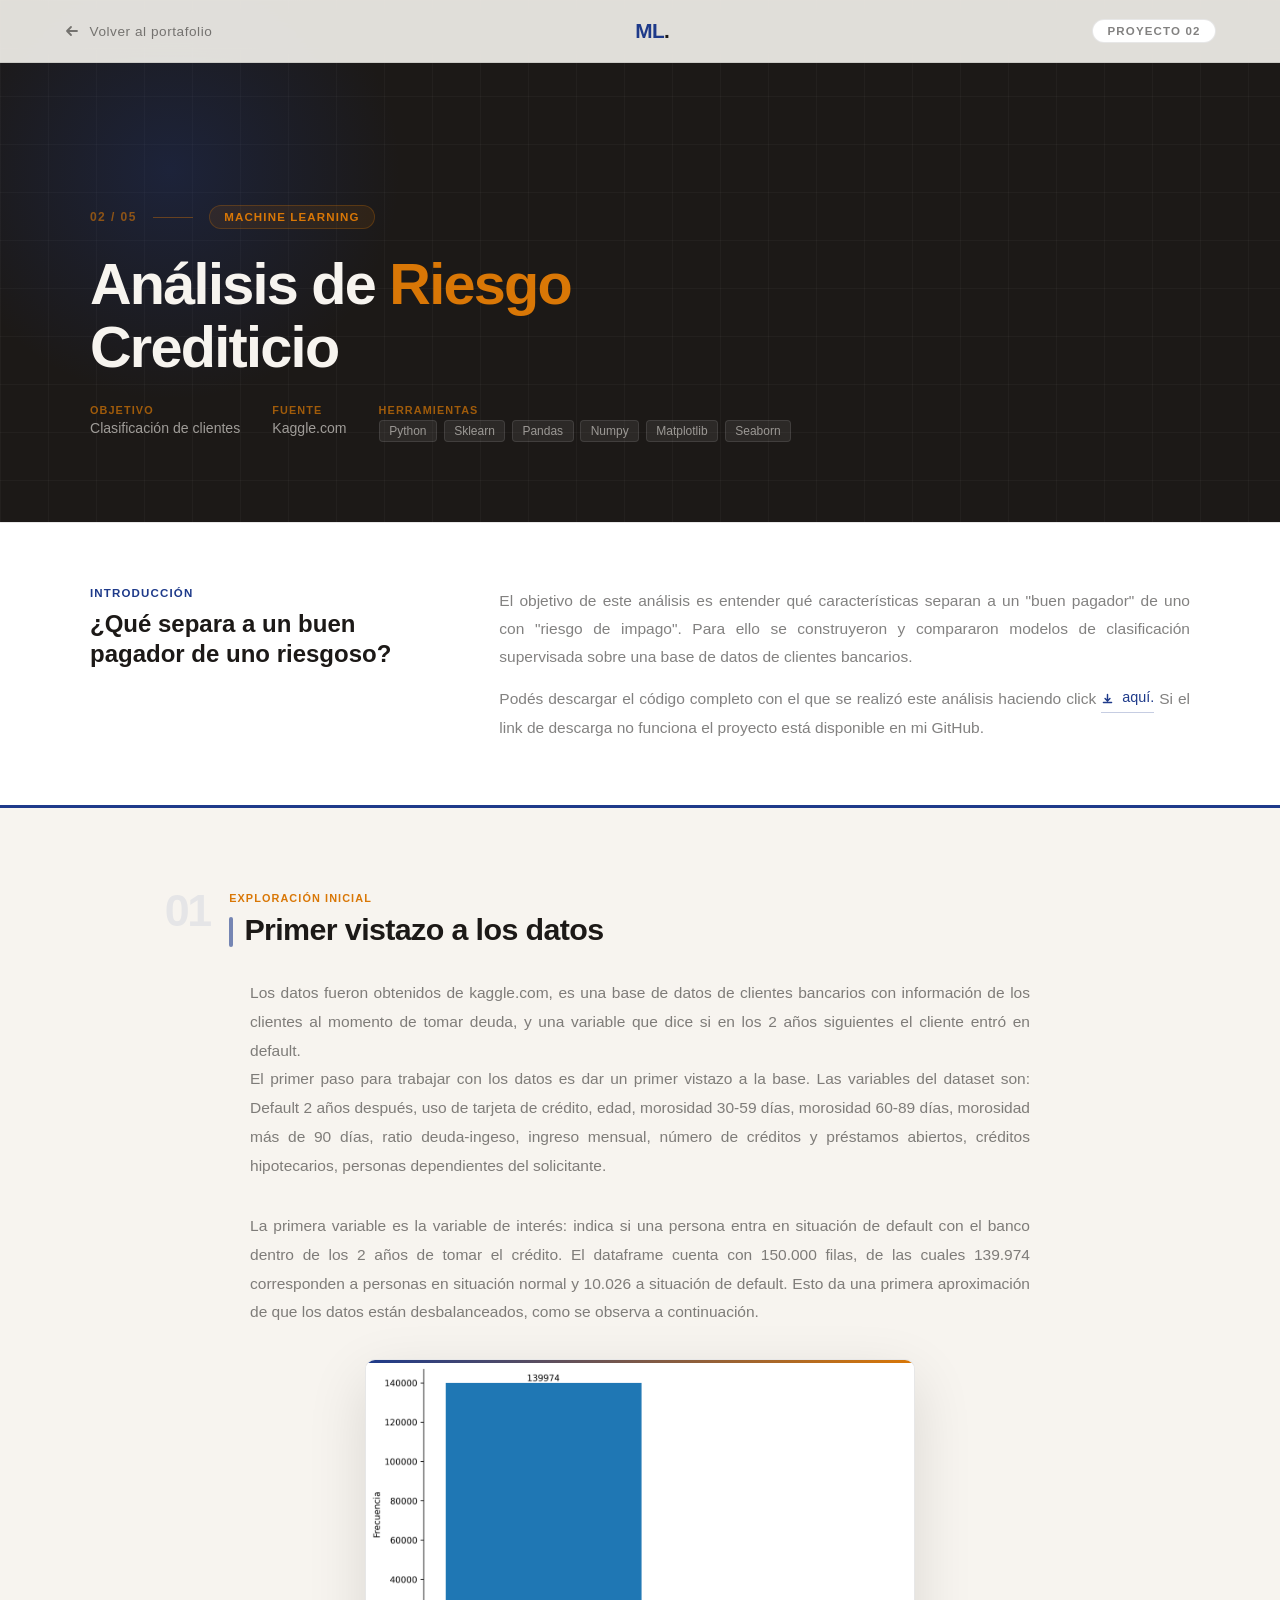
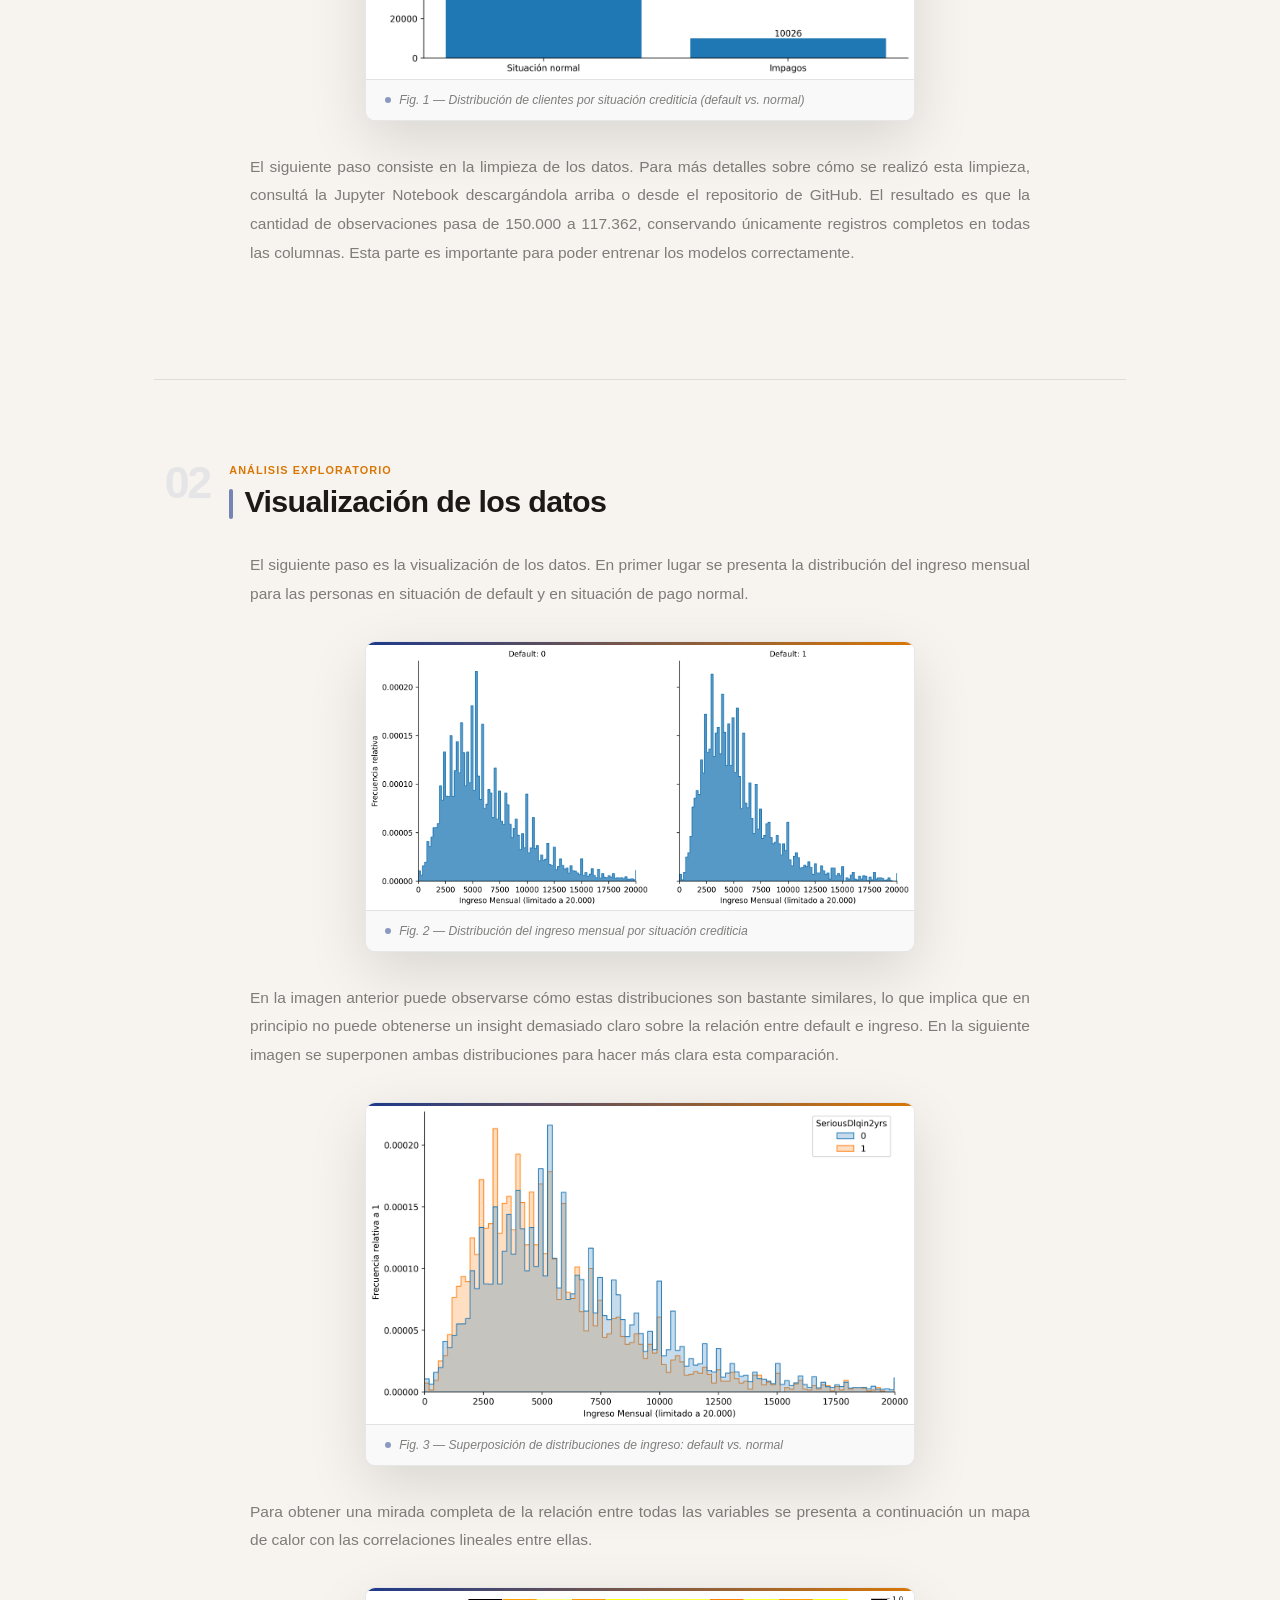
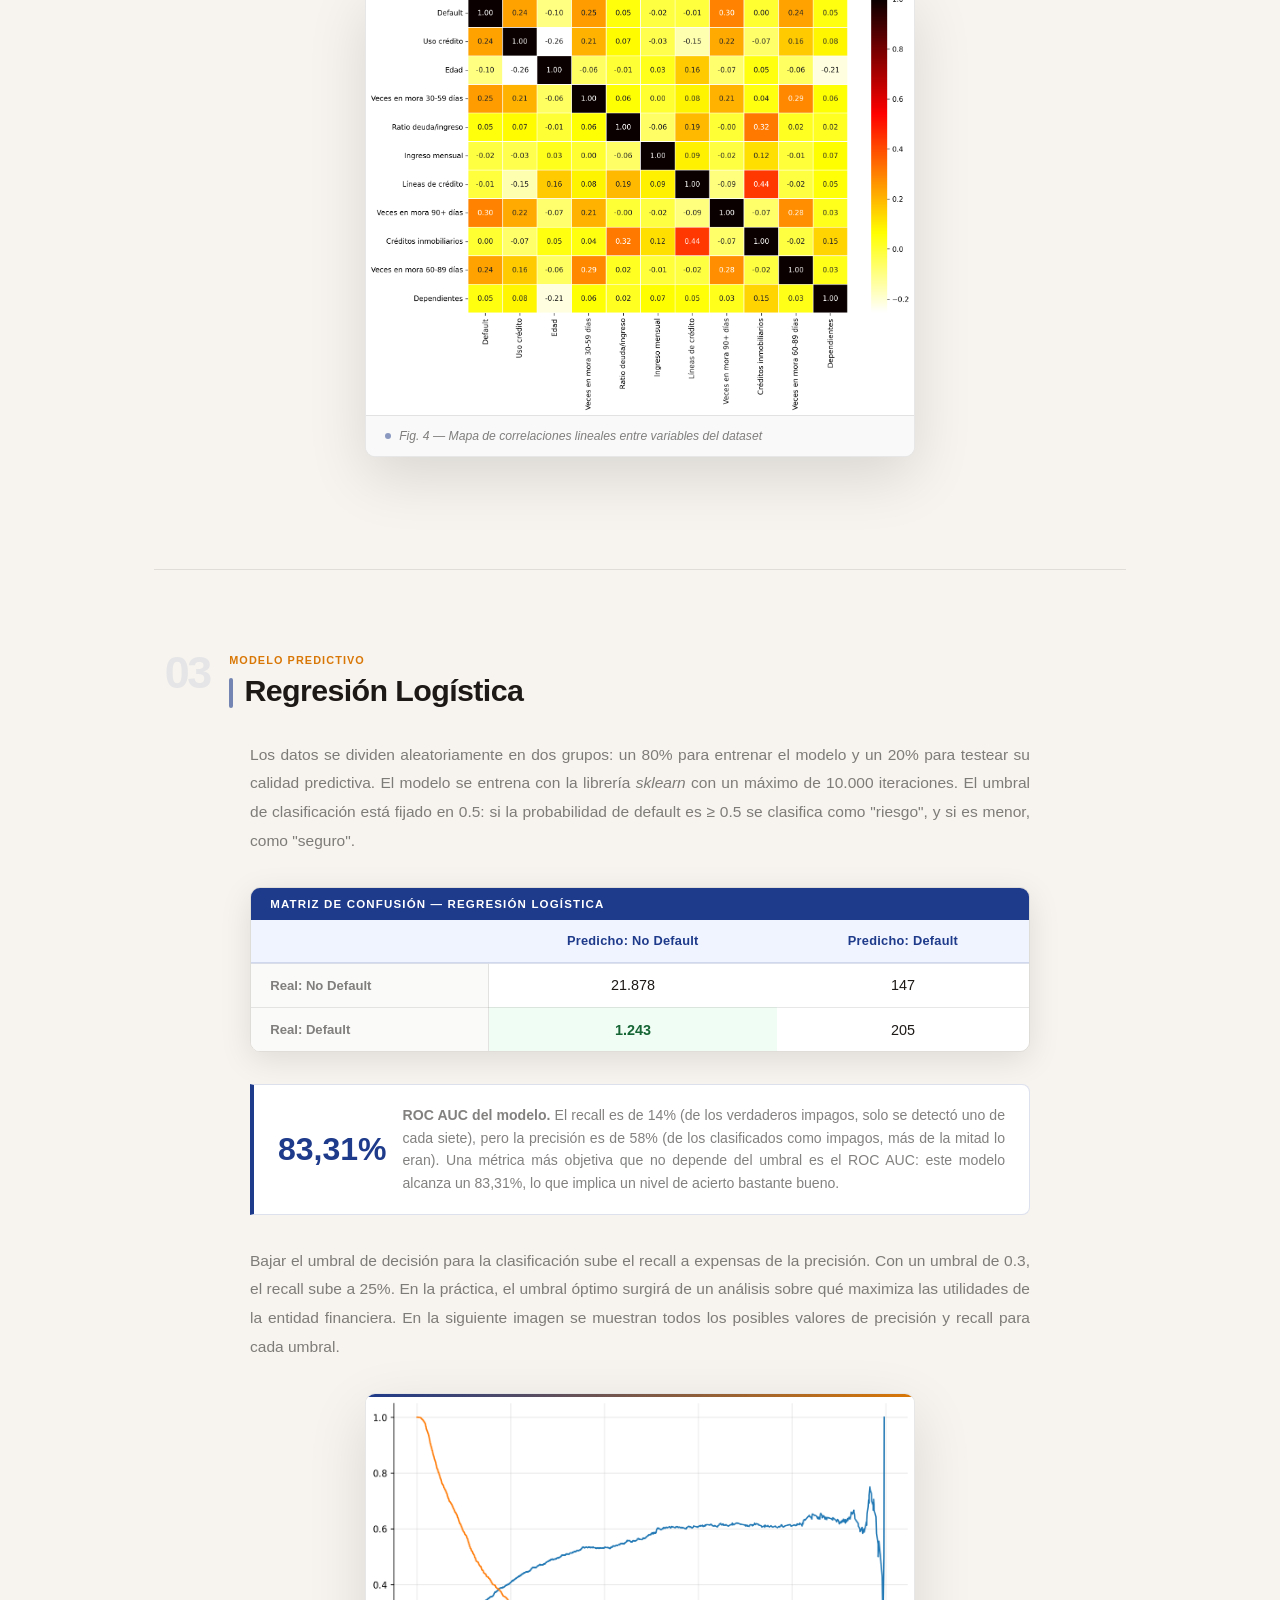
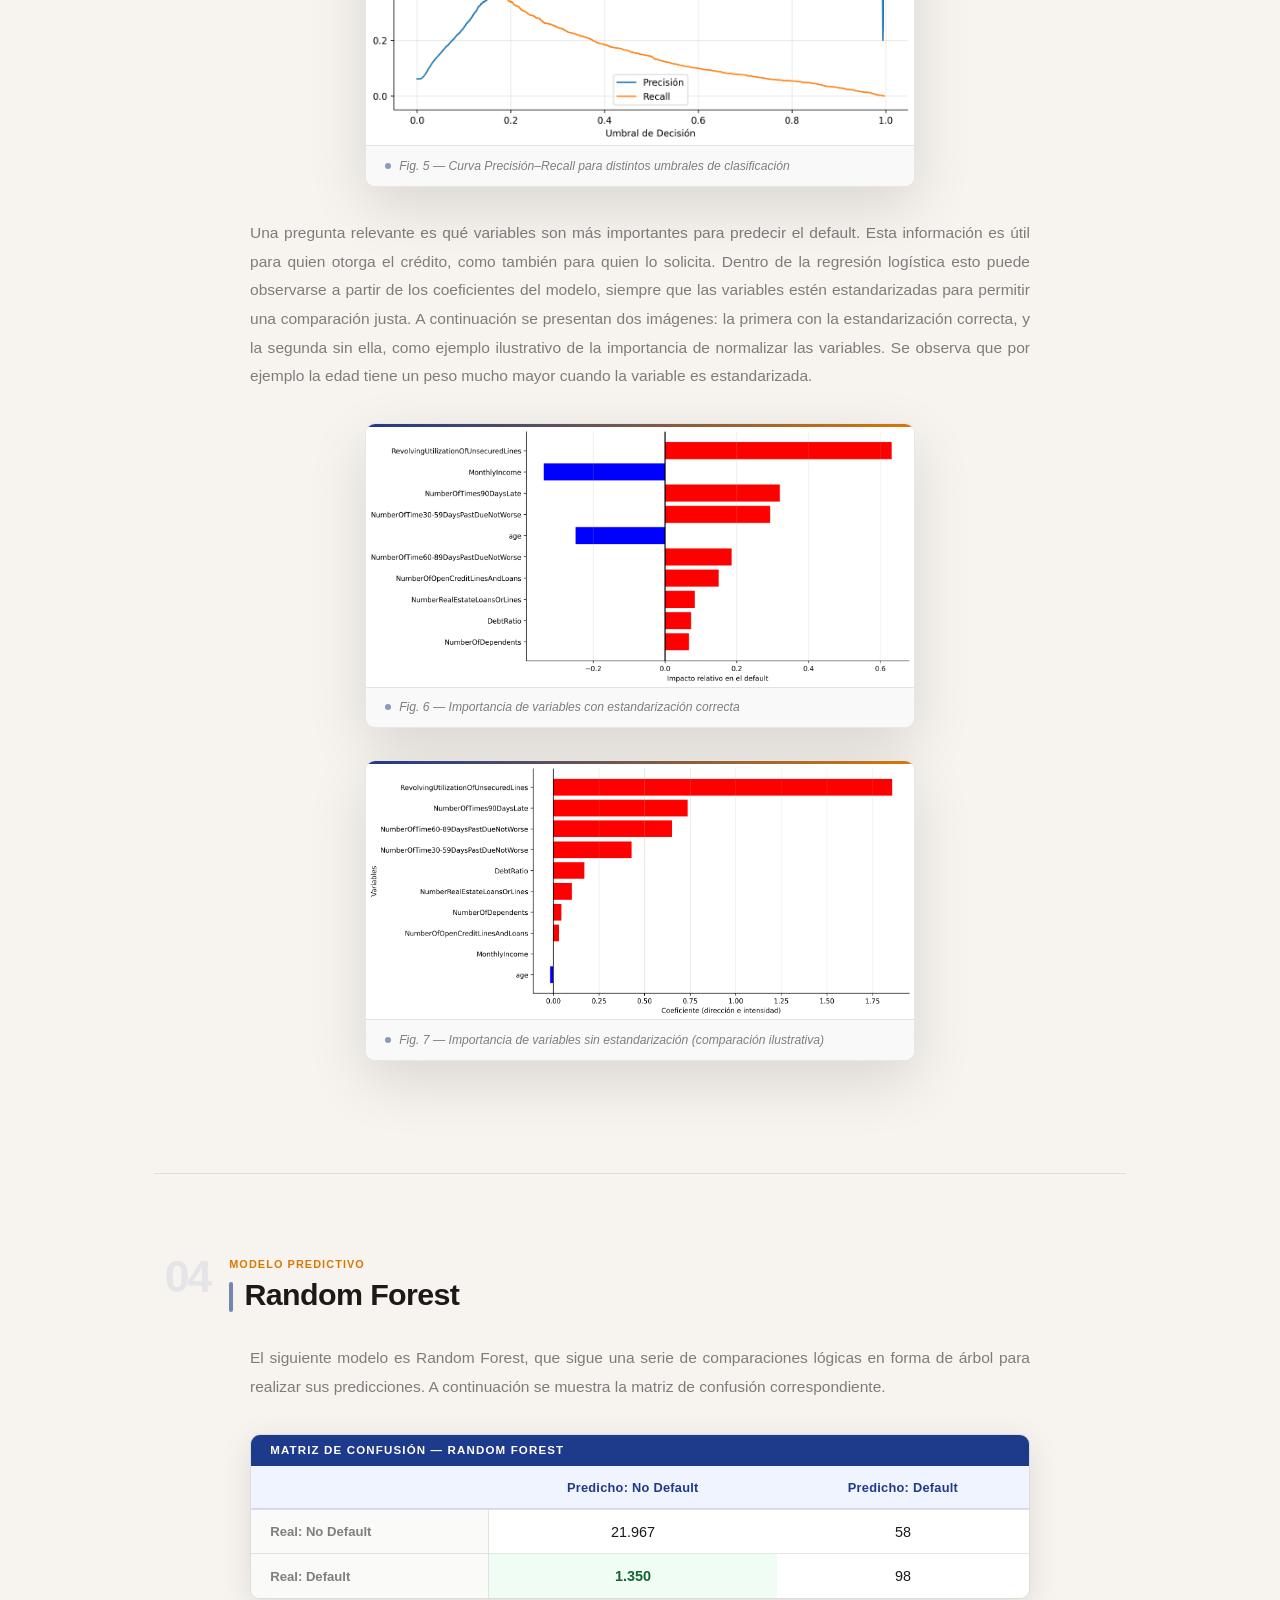
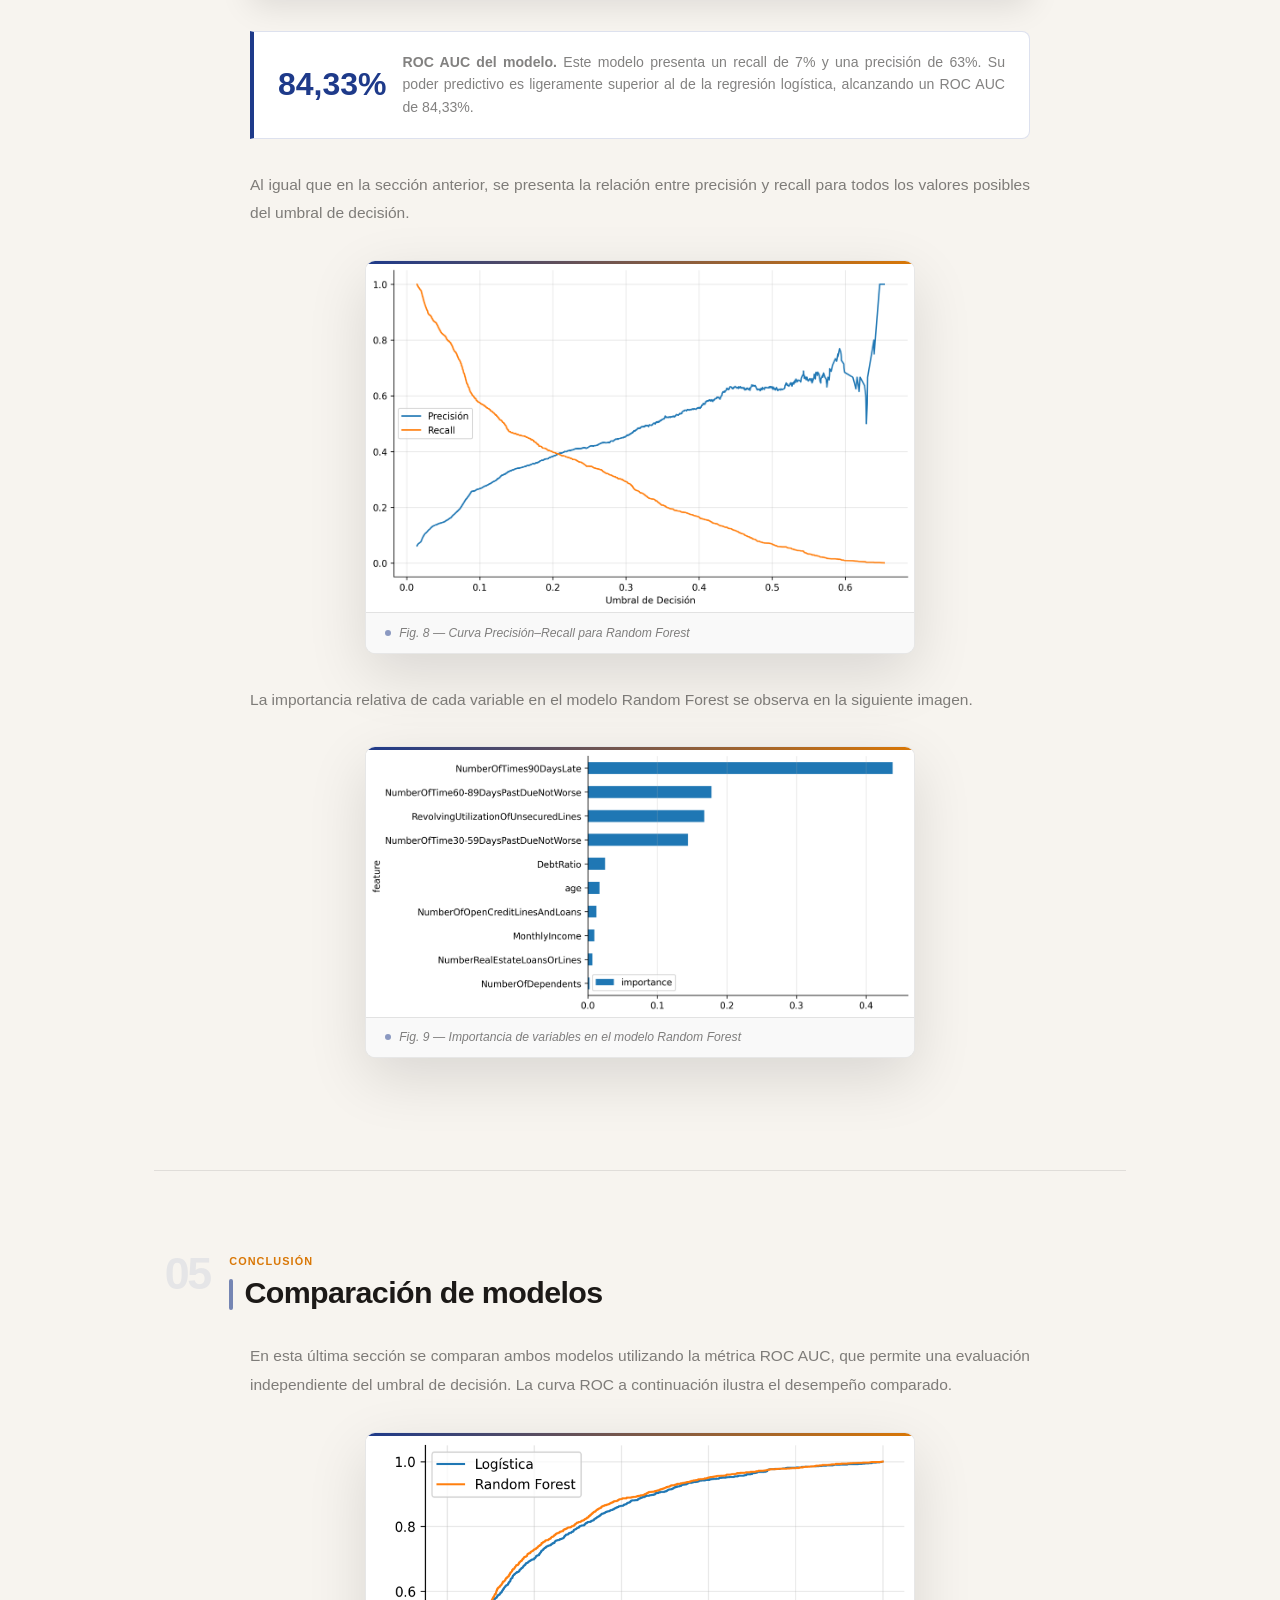
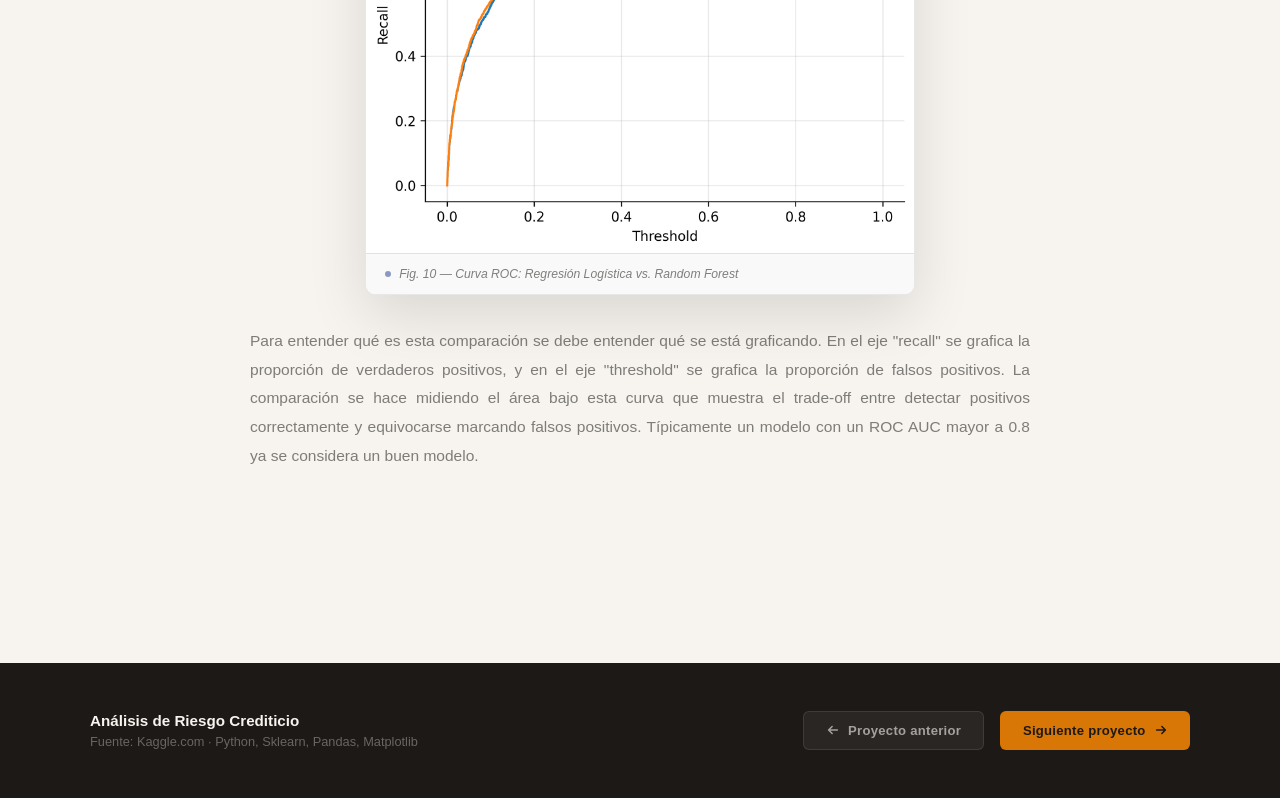
==== proyecto2.html @ 88e3cc9a "Página web funcionando con 3 proyectos Subo el código de html, css (y js proyecto 2). Además subo im" ====
<!DOCTYPE html>
<html lang="es">
<head>
  <meta charset="UTF-8" />
  <meta name="viewport" content="width=device-width, initial-scale=1.0"/>
  <title>Riesgo Crediticio — Proyecto 2</title>
  <link rel="stylesheet" href="styles2.css" />
  <link href="https://fonts.googleapis.com/css2?family=Inter:ital,opsz,wght@0,14..32,100..900;1,14..32,100..900&display=swap" rel="stylesheet">
  <script src="script2.js"></script>
</head>
<body>

  <!-- ── NAV ── -->
  <nav>
    <a href="index.html" class="nav-back">
      <svg width="16" height="16" viewBox="0 0 16 16" fill="none">
        <path d="M13 8H3M7 4L3 8l4 4" stroke="currentColor" stroke-width="1.8" stroke-linecap="round" stroke-linejoin="round"/>
      </svg>
      Volver al portafolio
    </a>
    <div class="nav-logo">ML<span>.</span></div>
    <span class="nav-tag">Proyecto 02</span>
  </nav>

  <!-- ── HERO ── -->
  <section class="project-hero">
    <div class="hero-content">
      <div class="hero-eyebrow">
        <span class="hero-num">02 / 05</span>
        <span class="hero-divider"></span>
        <span class="hero-badge">Machine Learning</span>
      </div>
      <h1>Análisis de <em>Riesgo</em><br/>Crediticio</h1>
      <div class="hero-meta">
        <div class="meta-item">
          <span class="meta-label">Objetivo</span>
          <span class="meta-value">Clasificación de clientes</span>
        </div>
        <div class="meta-item">
          <span class="meta-label">Fuente</span>
          <span class="meta-value">Kaggle.com</span>
        </div>
        <div class="meta-item">
          <span class="meta-label">Herramientas</span>
          <div class="meta-chips">
            <span class="meta-chip">Python</span>
            <span class="meta-chip">Sklearn</span>
            <span class="meta-chip">Pandas</span>
            <span class="meta-chip">Numpy</span>
            <span class="meta-chip">Matplotlib</span>
            <span class="meta-chip">Seaborn</span>
          </div>
        </div>
      </div>
    </div>
  </section>

  <!-- ── INTRO ── -->
  <div class="intro-block">
    <div class="intro-inner">
      <div>
        <p class="intro-label">Introducción</p>
        <h2 class="intro-side-title">¿Qué separa a un buen pagador de uno riesgoso?</h2>
      </div>
      <div class="intro-text">
        <p>
          El objetivo de este análisis es entender qué características separan a un "buen pagador" de uno con "riesgo de impago". Para ello se construyeron y compararon modelos de clasificación supervisada sobre una base de datos de clientes bancarios.
        </p>
        <p>
          Podés descargar el código completo con el que se realizó este análisis haciendo click
          <a onclick="forzarDescarga('proyecto2/proyecto2.ipynb', 'notebook.ipynb')" class="download-link">
            <svg width="13" height="13" viewBox="0 0 16 16" fill="none">
              <path d="M8 3v8M5 8l3 3 3-3M3 13h10" stroke="currentColor" stroke-width="1.8" stroke-linecap="round" stroke-linejoin="round"/>
            </svg>
            aquí.
          </a>
          Si el link de descarga no funciona el proyecto está disponible en mi GitHub.
        </p>
      </div>
    </div>
  </div>

  <!-- ── SECCIONES DE ANÁLISIS ── -->
  <div class="content-wrapper">

    <!-- SECCIÓN 1: Primer vistazo -->
    <div class="analysis-section">
      <div class="section-header">
        <div class="section-num">01</div>
        <div class="section-heading-group">
          <span class="section-tag">Exploración inicial</span>
          <h2>Primer vistazo a los datos</h2>
        </div>
      </div>
      <div class="analysis-body">
        <p class="analysis-desc">
          Los datos fueron obtenidos de kaggle.com, es una base de datos de clientes bancarios con información de los clientes al momento de tomar deuda, y una variable que dice si en los 2 años siguientes el cliente entró en default. <br>
          El primer paso para trabajar con los datos es dar un primer vistazo a la base. Las variables del dataset son: Default 2 años después, uso de tarjeta de crédito, edad, morosidad 30-59 días, morosidad 60-89 días, morosidad más de 90 días, ratio deuda-ingeso, ingreso mensual, número de créditos y préstamos abiertos, créditos hipotecarios, personas dependientes del solicitante.
        </p>
        <p class="analysis-desc">
          La primera variable es la variable de interés: indica si una persona entra en situación de default con el banco dentro de los 2 años de tomar el crédito. El dataframe cuenta con 150.000 filas, de las cuales 139.974 corresponden a personas en situación normal y 10.026 a situación de default. Esto da una primera aproximación de que los datos están desbalanceados, como se observa a continuación.
        </p>
        <div class="chart-container">
          <img src="proyecto2/images/Situación_crediticia.png" alt="Distribución situación crediticia" />
          <div class="chart-caption">
            <span class="caption-dot"></span>
            <span>Fig. 1 — Distribución de clientes por situación crediticia (default vs. normal)</span>
          </div>
        </div>
        <p class="analysis-desc">
          El siguiente paso consiste en la limpieza de los datos. Para más detalles sobre cómo se realizó esta limpieza, consultá la Jupyter Notebook descargándola arriba o desde el repositorio de GitHub. El resultado es que la cantidad de observaciones pasa de 150.000 a 117.362, conservando únicamente registros completos en todas las columnas. Esta parte es importante para poder entrenar los modelos correctamente.
        </p>
      </div>
    </div>

    <!-- SECCIÓN 2: Visualización -->
    <div class="analysis-section">
      <div class="section-header">
        <div class="section-num">02</div>
        <div class="section-heading-group">
          <span class="section-tag">Análisis exploratorio</span>
          <h2>Visualización de los datos</h2>
        </div>
      </div>
      <div class="analysis-body">
        <p class="analysis-desc">
          El siguiente paso es la visualización de los datos. En primer lugar se presenta la distribución del ingreso mensual para las personas en situación de default y en situación de pago normal.
        </p>
        <div class="chart-container">
          <img src="proyecto2/images/distribucion_ingreso.png" alt="Distribución ingreso mensual" />
          <div class="chart-caption">
            <span class="caption-dot"></span>
            <span>Fig. 2 — Distribución del ingreso mensual por situación crediticia</span>
          </div>
        </div>
        <p class="analysis-desc">
          En la imagen anterior puede observarse cómo estas distribuciones son bastante similares, lo que implica que en principio no puede obtenerse un insight demasiado claro sobre la relación entre default e ingreso. En la siguiente imagen se superponen ambas distribuciones para hacer más clara esta comparación.
        </p>
        <div class="chart-container">
          <img src="proyecto2/images/distribucion2.png" alt="Distribuciones superpuestas" />
          <div class="chart-caption">
            <span class="caption-dot"></span>
            <span>Fig. 3 — Superposición de distribuciones de ingreso: default vs. normal</span>
          </div>
        </div>
        <p class="analysis-desc">
          Para obtener una mirada completa de la relación entre todas las variables se presenta a continuación un mapa de calor con las correlaciones lineales entre ellas.
        </p>
        <div class="chart-container">
          <img src="proyecto2/images/correlaciones.png" alt="Mapa de calor de correlaciones" />
          <div class="chart-caption">
            <span class="caption-dot"></span>
            <span>Fig. 4 — Mapa de correlaciones lineales entre variables del dataset</span>
          </div>
        </div>
      </div>
    </div>

    <!-- SECCIÓN 3: Regresión logística -->
    <div class="analysis-section">
      <div class="section-header">
        <div class="section-num">03</div>
        <div class="section-heading-group">
          <span class="section-tag">Modelo predictivo</span>
          <h2>Regresión Logística</h2>
        </div>
      </div>
      <div class="analysis-body">
        <p class="analysis-desc">
          Los datos se dividen aleatoriamente en dos grupos: un 80% para entrenar el modelo y un 20% para testear su calidad predictiva. El modelo se entrena con la librería <em>sklearn</em> con un máximo de 10.000 iteraciones. El umbral de clasificación está fijado en 0.5: si la probabilidad de default es ≥ 0.5 se clasifica como "riesgo", y si es menor, como "seguro".
        </p>

        <div class="table-wrapper">
          <div class="table-label">Matriz de confusión — Regresión Logística</div>
          <table>
            <thead>
              <tr>
                <th></th>
                <th>Predicho: No Default</th>
                <th>Predicho: Default</th>
              </tr>
            </thead>
            <tbody>
              <tr>
                <td>Real: No Default</td>
                <td>21.878</td>
                <td>147</td>
              </tr>
              <tr>
                <td>Real: Default</td>
                <td>1.243</td>
                <td>205</td>
              </tr>
            </tbody>
          </table>
        </div>

        <div class="metric-callout">
          <div class="metric-value">83,31%</div>
          <p class="metric-desc">
            <strong>ROC AUC del modelo.</strong> El recall es de 14% (de los verdaderos impagos, solo se detectó uno de cada siete), pero la precisión es de 58% (de los clasificados como impagos, más de la mitad lo eran). Una métrica más objetiva que no depende del umbral es el ROC AUC: este modelo alcanza un 83,31%, lo que implica un nivel de acierto bastante bueno.
          </p>
        </div>

        <p class="analysis-desc">
          Bajar el umbral de decisión para la clasificación sube el recall a expensas de la precisión. Con un umbral de 0.3, el recall sube a 25%. En la práctica, el umbral óptimo surgirá de un análisis sobre qué maximiza las utilidades de la entidad financiera. En la siguiente imagen se muestran todos los posibles valores de precisión y recall para cada umbral.
        </p>
        <div class="chart-container">
          <img src="proyecto2/images/recall_precision.png" alt="Precisión vs Recall" />
          <div class="chart-caption">
            <span class="caption-dot"></span>
            <span>Fig. 5 — Curva Precisión–Recall para distintos umbrales de clasificación</span>
          </div>
        </div>

        <p class="analysis-desc">
          Una pregunta relevante es qué variables son más importantes para predecir el default. Esta información es útil para quien otorga el crédito, como también para quien lo solicita. Dentro de la regresión logística esto puede observarse a partir de los coeficientes del modelo, siempre que las variables estén estandarizadas para permitir una comparación justa. A continuación se presentan dos imágenes: la primera con la estandarización correcta, y la segunda sin ella, como ejemplo ilustrativo de la importancia de normalizar las variables. Se observa que por ejemplo la edad tiene un peso mucho mayor cuando la variable es estandarizada.
        </p>
        <div class="chart-container">
          <img src="proyecto2/images/importancia_lrbien.png" alt="Importancia variables (correcto)" />
          <div class="chart-caption">
            <span class="caption-dot"></span>
            <span>Fig. 6 — Importancia de variables con estandarización correcta</span>
          </div>
        </div>
        <div class="chart-container">
          <img src="proyecto2/images/importancia_lrmal.png" alt="Importancia variables (sin estandarizar)" />
          <div class="chart-caption">
            <span class="caption-dot"></span>
            <span>Fig. 7 — Importancia de variables sin estandarización (comparación ilustrativa)</span>
          </div>
        </div>
      </div>
    </div>

    <!-- SECCIÓN 4: Random Forest -->
    <div class="analysis-section">
      <div class="section-header">
        <div class="section-num">04</div>
        <div class="section-heading-group">
          <span class="section-tag">Modelo predictivo</span>
          <h2>Random Forest</h2>
        </div>
      </div>
      <div class="analysis-body">
        <p class="analysis-desc">
          El siguiente modelo es Random Forest, que sigue una serie de comparaciones lógicas en forma de árbol para realizar sus predicciones. A continuación se muestra la matriz de confusión correspondiente.
        </p>

        <div class="table-wrapper">
          <div class="table-label">Matriz de confusión — Random Forest</div>
          <table>
            <thead>
              <tr>
                <th></th>
                <th>Predicho: No Default</th>
                <th>Predicho: Default</th>
              </tr>
            </thead>
            <tbody>
              <tr>
                <td>Real: No Default</td>
                <td>21.967</td>
                <td>58</td>
              </tr>
              <tr>
                <td>Real: Default</td>
                <td>1.350</td>
                <td>98</td>
              </tr>
            </tbody>
          </table>
        </div>

        <div class="metric-callout">
          <div class="metric-value">84,33%</div>
          <p class="metric-desc">
            <strong>ROC AUC del modelo.</strong> Este modelo presenta un recall de 7% y una precisión de 63%. Su poder predictivo es ligeramente superior al de la regresión logística, alcanzando un ROC AUC de 84,33%.
          </p>
        </div>

        <p class="analysis-desc">
          Al igual que en la sección anterior, se presenta la relación entre precisión y recall para todos los valores posibles del umbral de decisión.
        </p>
        <div class="chart-container">
          <img src="proyecto2/images/randomforest.png" alt="Precisión vs Recall Random Forest" />
          <div class="chart-caption">
            <span class="caption-dot"></span>
            <span>Fig. 8 — Curva Precisión–Recall para Random Forest</span>
          </div>
        </div>

        <p class="analysis-desc">
          La importancia relativa de cada variable en el modelo Random Forest se observa en la siguiente imagen.
        </p>
        <div class="chart-container">
          <img src="proyecto2/images/importancia_rf.png" alt="Importancia variables Random Forest" />
          <div class="chart-caption">
            <span class="caption-dot"></span>
            <span>Fig. 9 — Importancia de variables en el modelo Random Forest</span>
          </div>
        </div>
      </div>
    </div>

    <!-- SECCIÓN 5: Comparación -->
    <div class="analysis-section">
      <div class="section-header">
        <div class="section-num">05</div>
        <div class="section-heading-group">
          <span class="section-tag">Conclusión</span>
          <h2>Comparación de modelos</h2>
        </div>
      </div>
      <div class="analysis-body">
        <p class="analysis-desc">
          En esta última sección se comparan ambos modelos utilizando la métrica ROC AUC, que permite una evaluación independiente del umbral de decisión. La curva ROC a continuación ilustra el desempeño comparado.
        </p>
        <div class="chart-container">
          <img src="proyecto2/images/curvaROC.png" alt="Curva ROC comparación" />
          <div class="chart-caption">
            <span class="caption-dot"></span>
            <span>Fig. 10 — Curva ROC: Regresión Logística vs. Random Forest</span>
          </div>
        </div>
        <p class="analysis-desc">
          Para entender qué es esta comparación se debe entender qué se está graficando. En el eje "recall" se grafica la proporción de verdaderos positivos, y en el eje "threshold" se grafica la proporción de falsos positivos. La comparación se hace midiendo el área bajo esta curva que muestra el trade-off entre detectar positivos correctamente y equivocarse marcando falsos positivos. Típicamente un modelo con un ROC AUC mayor a 0.8 ya se considera un buen modelo.
        </p>
      </div>
    </div>

  </div><!-- /content-wrapper -->

  <!-- ── FOOTER ── -->
  <footer class="project-footer">
    <div class="footer-inner">
      <div class="footer-text">
        <strong>Análisis de Riesgo Crediticio</strong>
        <p>Fuente: Kaggle.com · Python, Sklearn, Pandas, Matplotlib</p>
      </div>
      <div class="footer-nav">
        <a href="proyecto1.html" class="footer-btn secondary">
          <svg width="14" height="14" viewBox="0 0 16 16" fill="none">
            <path d="M13 8H3M7 4L3 8l4 4" stroke="currentColor" stroke-width="1.8" stroke-linecap="round" stroke-linejoin="round"/>
          </svg>
          Proyecto anterior
        </a>
        <a href="proyecto3.html" class="footer-btn primary">
          Siguiente proyecto
          <svg width="14" height="14" viewBox="0 0 16 16" fill="none">
            <path d="M3 8h10M9 4l4 4-4 4" stroke="currentColor" stroke-width="1.8" stroke-linecap="round" stroke-linejoin="round"/>
          </svg>
        </a>
      </div>
    </div>
  </footer>

</body>
</html>
---- styles2.css ----
/* ════════════════════════════════════════════
   PROYECTO 2 — Riesgo Crediticio
   Paleta: Clara / Financiero / Analítico
   ════════════════════════════════════════════ */
:root {
  --bg:          #f7f4ef;
  --bg-alt:      #edeae3;
  --bg-white:    #ffffff;
  --bg-dark:     #1c1917;
  --accent:      #1e3a8a;   /* azul profundo */
  --accent2:     #d97706;   /* ámbar */
  --accent3:     #166534;   /* verde éxito */
  --text:        #1c1917;
  --text-muted:  rgba(28,25,23,0.55);
  --border:      rgba(28,25,23,0.1);
  --border-acc:  rgba(30,58,138,0.15);
  --shadow-sm:   0 2px 8px rgba(0,0,0,0.06);
  --shadow-md:   0 8px 32px rgba(0,0,0,0.1);
  --shadow-lg:   0 20px 60px rgba(0,0,0,0.12);
}

*, *::before, *::after { box-sizing: border-box; margin: 0; padding: 0; }
html { scroll-behavior: smooth; }

body {
  font-family: 'DM Sans', sans-serif;
  background: var(--bg);
  color: var(--text);
  overflow-x: hidden;
}

/* ── NAV ── */
nav {
  position: fixed;
  top: 0; left: 0; right: 0;
  z-index: 100;
  display: flex;
  justify-content: space-between;
  align-items: center;
  padding: 1.2rem 4rem;
  background: rgba(247,244,239,0.9);
  backdrop-filter: blur(14px);
  border-bottom: 1px solid var(--border);
}

.nav-back {
  display: flex;
  align-items: center;
  gap: 0.6rem;
  text-decoration: none;
  color: var(--text-muted);
  font-size: 0.85rem;
  font-weight: 500;
  letter-spacing: 0.04em;
  transition: color 0.2s;
}
.nav-back:hover { color: var(--accent); }
.nav-back svg { transition: transform 0.2s; }
.nav-back:hover svg { transform: translateX(-3px); }

.nav-logo {
  font-family: 'Syne', sans-serif;
  font-weight: 800;
  font-size: 1.3rem;
  color: var(--accent);
  letter-spacing: -0.03em;
}
.nav-logo span { color: var(--text); }

.nav-tag {
  font-size: 0.72rem;
  font-weight: 600;
  letter-spacing: 0.1em;
  text-transform: uppercase;
  color: var(--text-muted);
  background: var(--bg-white);
  border: 1px solid var(--border);
  padding: 0.3rem 0.9rem;
  border-radius: 100px;
}

/* ── HERO ── */
.project-hero {
  min-height: 58vh;
  padding: 10rem 4rem 5rem;
  background: var(--bg-dark);
  position: relative;
  overflow: hidden;
  display: flex;
  align-items: flex-end;
}

/* grid pattern */
.project-hero::before {
  content: '';
  position: absolute;
  inset: 0;
  background-image: linear-gradient(rgba(255,255,255,0.03) 1px, transparent 1px),
                    linear-gradient(90deg, rgba(255,255,255,0.03) 1px, transparent 1px);
  background-size: 48px 48px;
  pointer-events: none;
}

/* glow */
.project-hero::after {
  content: '';
  position: absolute;
  top: -80px; left: -80px;
  width: 500px; height: 500px;
  background: radial-gradient(circle, rgba(30,58,138,0.3) 0%, transparent 65%);
  pointer-events: none;
}

.hero-content {
  position: relative;
  z-index: 1;
  max-width: 1100px;
  margin: 0 auto;
  width: 100%;
}

.hero-eyebrow {
  display: flex;
  align-items: center;
  gap: 1rem;
  margin-bottom: 1.5rem;
  animation: fadeUp 0.7s ease both;
}

.hero-num {
  font-family: 'Syne', sans-serif;
  font-size: 0.75rem;
  font-weight: 700;
  color: rgba(217,119,6,0.6);
  letter-spacing: 0.12em;
}

.hero-divider {
  width: 40px; height: 1px;
  background: rgba(217,119,6,0.4);
}

.hero-badge {
  font-size: 0.72rem;
  font-weight: 600;
  letter-spacing: 0.1em;
  text-transform: uppercase;
  color: var(--accent2);
  background: rgba(217,119,6,0.1);
  border: 1px solid rgba(217,119,6,0.25);
  padding: 0.3rem 0.9rem;
  border-radius: 100px;
}

.project-hero h1 {
  font-family: 'Syne', sans-serif;
  font-size: clamp(2rem, 4.5vw, 3.8rem);
  font-weight: 800;
  letter-spacing: -0.03em;
  line-height: 1.1;
  color: #f7f4ef;
  margin-bottom: 1.5rem;
  animation: fadeUp 0.8s ease 0.1s both;
  max-width: 820px;
}

.project-hero h1 em {
  font-style: normal;
  color: var(--accent2);
}

.hero-meta {
  display: flex;
  gap: 2rem;
  flex-wrap: wrap;
  animation: fadeUp 0.9s ease 0.2s both;
}

.meta-item { display: flex; flex-direction: column; gap: 0.25rem; }

.meta-label {
  font-size: 0.68rem;
  font-weight: 600;
  letter-spacing: 0.1em;
  text-transform: uppercase;
  color: rgba(217,119,6,0.7);
}

.meta-value {
  font-size: 0.88rem;
  color: rgba(247,244,239,0.6);
}

.meta-chips { display: flex; gap: 0.4rem; flex-wrap: wrap; }

.meta-chip {
  font-size: 0.75rem;
  font-weight: 500;
  color: rgba(247,244,239,0.55);
  background: rgba(255,255,255,0.07);
  border: 1px solid rgba(255,255,255,0.1);
  padding: 0.2rem 0.6rem;
  border-radius: 4px;
}

/* ── INTRO BAND ── */
.intro-block {
  background: var(--bg-white);
  border-top: 1px solid var(--border);
  border-bottom: 3px solid var(--accent);
  padding: 4rem;
}

.intro-inner {
  max-width: 1100px;
  margin: 0 auto;
  display: grid;
  grid-template-columns: 1fr 2fr;
  gap: 4rem;
  align-items: start;
}

.intro-label {
  font-size: 0.72rem;
  font-weight: 600;
  letter-spacing: 0.1em;
  text-transform: uppercase;
  color: var(--accent);
  margin-bottom: 0.6rem;
}

.intro-side-title {
  font-family: 'Syne', sans-serif;
  font-size: 1.5rem;
  font-weight: 700;
  color: var(--text);
  line-height: 1.25;
}

.intro-text p {
  font-size: 0.97rem;
  line-height: 1.8;
  color: var(--text-muted);
  margin-bottom: 0.9rem;
  text-align: justify;
}
.intro-text p:last-child { margin-bottom: 0; }

/* download link */
.download-link {
  display: inline-flex;
  align-items: center;
  gap: 0.5rem;
  color: var(--accent);
  font-weight: 500;
  font-size: 0.9rem;
  text-decoration: none;
  border-bottom: 1.5px solid rgba(30,58,138,0.25);
  padding-bottom: 1px;
  transition: border-color 0.2s, color 0.2s;
  cursor: pointer;
}
.download-link:hover { color: var(--accent2); border-color: var(--accent2); }

/* ── CONTENT WRAPPER ── */
.content-wrapper {
  max-width: 1100px;
  margin: 0 auto;
  padding: 5rem 4rem;
}

/* ── ANALYSIS SECTION ── */
.analysis-section {
  margin-bottom: 5rem;
  padding-bottom: 5rem;
  border-bottom: 1px solid var(--border);
}
.analysis-section:last-child {
  border-bottom: none;
  margin-bottom: 0;
}

.section-header {
  display: flex;
  align-items: flex-start;
  gap: 1.2rem;
  margin-bottom: 2rem;
}

.section-num {
  font-family: 'Syne', sans-serif;
  font-size: 2.8rem;
  font-weight: 800;
  color: rgba(30,58,138,0.08);
  line-height: 1;
  flex-shrink: 0;
  letter-spacing: -0.05em;
  min-width: 56px;
  text-align: right;
}

.section-heading-group { flex: 1; }

.section-tag {
  display: inline-block;
  font-size: 0.68rem;
  font-weight: 600;
  letter-spacing: 0.1em;
  text-transform: uppercase;
  color: var(--accent2);
  margin-bottom: 0.4rem;
}

.analysis-section h2 {
  font-family: 'Syne', sans-serif;
  font-size: clamp(1.3rem, 2.5vw, 1.9rem);
  font-weight: 700;
  color: var(--text);
  letter-spacing: -0.02em;
  line-height: 1.2;
}

/* left accent bar on h2 */
.analysis-section h2::before {
  content: '';
  display: inline-block;
  width: 4px;
  height: 1em;
  background: var(--accent);
  border-radius: 2px;
  margin-right: 0.7rem;
  vertical-align: middle;
  opacity: 0.6;
}

.analysis-body {
  display: flex;
  flex-direction: column;
  align-items: center;
}

.analysis-desc {
  font-size: 0.97rem;
  line-height: 1.85;
  color: var(--text-muted);
  margin-bottom: 2rem;
  max-width: 780px;
  width: 100%;
  text-align: justify;
}

/* ── CHART CONTAINER ── */
.chart-container {
  max-width: 550px;
  width: 100%;
  border-radius: 10px;
  overflow: hidden;
  background: #ffffff;
  border: 1px solid var(--border);
  box-shadow: var(--shadow-lg);
  margin-bottom: 2rem;
}

.chart-container::before {
  content: '';
  display: block;
  height: 3px;
  background: linear-gradient(90deg, var(--accent), var(--accent2));
}

.chart-container img {
  display: block;
  width: 100%;
  height: auto;
}

.chart-caption {
  padding: 0.8rem 1.2rem;
  background: #f9f9f9;
  border-top: 1px solid var(--border);
  display: flex;
  align-items: center;
  gap: 0.5rem;
}

.caption-dot {
  width: 6px; height: 6px;
  border-radius: 50%;
  background: var(--accent);
  opacity: 0.5;
  flex-shrink: 0;
}

.chart-caption span {
  font-size: 0.76rem;
  color: var(--text-muted);
  font-style: italic;
}

/* ── CONFUSION MATRIX TABLE ── */
.table-wrapper {
  max-width: 780px;
  width: 100%;
  margin-bottom: 2rem;
  border-radius: 10px;
  overflow: hidden;
  border: 1px solid var(--border);
  box-shadow: var(--shadow-md);
}

.table-label {
  background: var(--accent);
  color: white;
  font-family: 'Syne', sans-serif;
  font-size: 0.72rem;
  font-weight: 700;
  letter-spacing: 0.1em;
  text-transform: uppercase;
  padding: 0.6rem 1.2rem;
}

table {
  width: 100%;
  border-collapse: collapse;
  background: var(--bg-white);
}

thead tr {
  background: #f0f4ff;
}

th {
  font-family: 'Syne', sans-serif;
  font-size: 0.8rem;
  font-weight: 700;
  color: var(--accent);
  padding: 0.85rem 1.2rem;
  text-align: center;
  border-bottom: 2px solid var(--border-acc);
  letter-spacing: 0.02em;
}

th:first-child { text-align: left; color: var(--text-muted); }

tr:not(:last-child) td { border-bottom: 1px solid var(--border); }

td {
  padding: 0.85rem 1.2rem;
  font-size: 0.9rem;
  text-align: center;
  color: var(--text);
}

td:first-child {
  text-align: left;
  font-weight: 600;
  color: var(--text-muted);
  font-size: 0.82rem;
  background: #fafaf8;
  border-right: 1px solid var(--border);
}

/* diagonal (correct predictions) highlight */
tr:nth-child(2) td:nth-child(2),
tr:nth-child(3) td:nth-child(3) {
  background: #f0fdf4;
  color: var(--accent3);
  font-weight: 700;
}

/* ── METRIC CALLOUT ── */
.metric-callout {
  max-width: 780px;
  width: 100%;
  background: var(--bg-white);
  border: 1px solid var(--border-acc);
  border-left: 4px solid var(--accent);
  border-radius: 0 8px 8px 0;
  padding: 1.2rem 1.5rem;
  margin-bottom: 2rem;
  display: flex;
  align-items: center;
  gap: 1rem;
}

.metric-value {
  font-family: 'Syne', sans-serif;
  font-size: 2rem;
  font-weight: 800;
  color: var(--accent);
  white-space: nowrap;
}

.metric-desc {
  font-size: 0.88rem;
  line-height: 1.6;
  color: var(--text-muted);
  text-align: justify;
}

/* ── FOOTER ── */
.project-footer {
  background: var(--bg-dark);
  padding: 3rem 4rem;
}

.footer-inner {
  max-width: 1100px;
  margin: 0 auto;
  display: flex;
  justify-content: space-between;
  align-items: center;
  flex-wrap: wrap;
  gap: 1.5rem;
}

.footer-text strong {
  font-family: 'Syne', sans-serif;
  color: #f7f4ef;
  font-size: 0.95rem;
  display: block;
  margin-bottom: 0.3rem;
}

.footer-text p {
  font-size: 0.8rem;
  color: rgba(247,244,239,0.35);
}

.footer-nav { display: flex; gap: 1rem; }

.footer-btn {
  display: inline-flex;
  align-items: center;
  gap: 0.5rem;
  padding: 0.7rem 1.4rem;
  border-radius: 6px;
  font-family: 'Syne', sans-serif;
  font-size: 0.82rem;
  font-weight: 700;
  letter-spacing: 0.02em;
  text-decoration: none;
  transition: transform 0.2s, box-shadow 0.2s;
}

.footer-btn.primary {
  background: var(--accent2);
  color: var(--bg-dark);
}
.footer-btn.primary:hover {
  transform: translateY(-2px);
  box-shadow: 0 6px 20px rgba(217,119,6,0.4);
}

.footer-btn.secondary {
  background: rgba(255,255,255,0.06);
  color: rgba(247,244,239,0.6);
  border: 1px solid rgba(255,255,255,0.1);
}
.footer-btn.secondary:hover {
  color: #f7f4ef;
  border-color: rgba(255,255,255,0.2);
}

/* ── ANIMATIONS ── */
@keyframes fadeUp {
  from { opacity: 0; transform: translateY(20px); }
  to   { opacity: 1; transform: translateY(0); }
}

/* ── RESPONSIVE ── */
@media (max-width: 900px) {
  nav { padding: 1rem 2rem; }
  .project-hero { padding: 8rem 2rem 4rem; }
  .intro-block { padding: 3rem 2rem; }
  .intro-inner { grid-template-columns: 1fr; gap: 2rem; }
  .content-wrapper { padding: 3rem 2rem; }
  .project-footer { padding: 2.5rem 2rem; }
  .section-num { display: none; }
  .footer-inner { flex-direction: column; }
}

@media (max-width: 600px) {
  .nav-links { gap: 1rem; }
  .hero-meta { gap: 1.2rem; }
  .metric-callout { flex-direction: column; align-items: flex-start; }
}
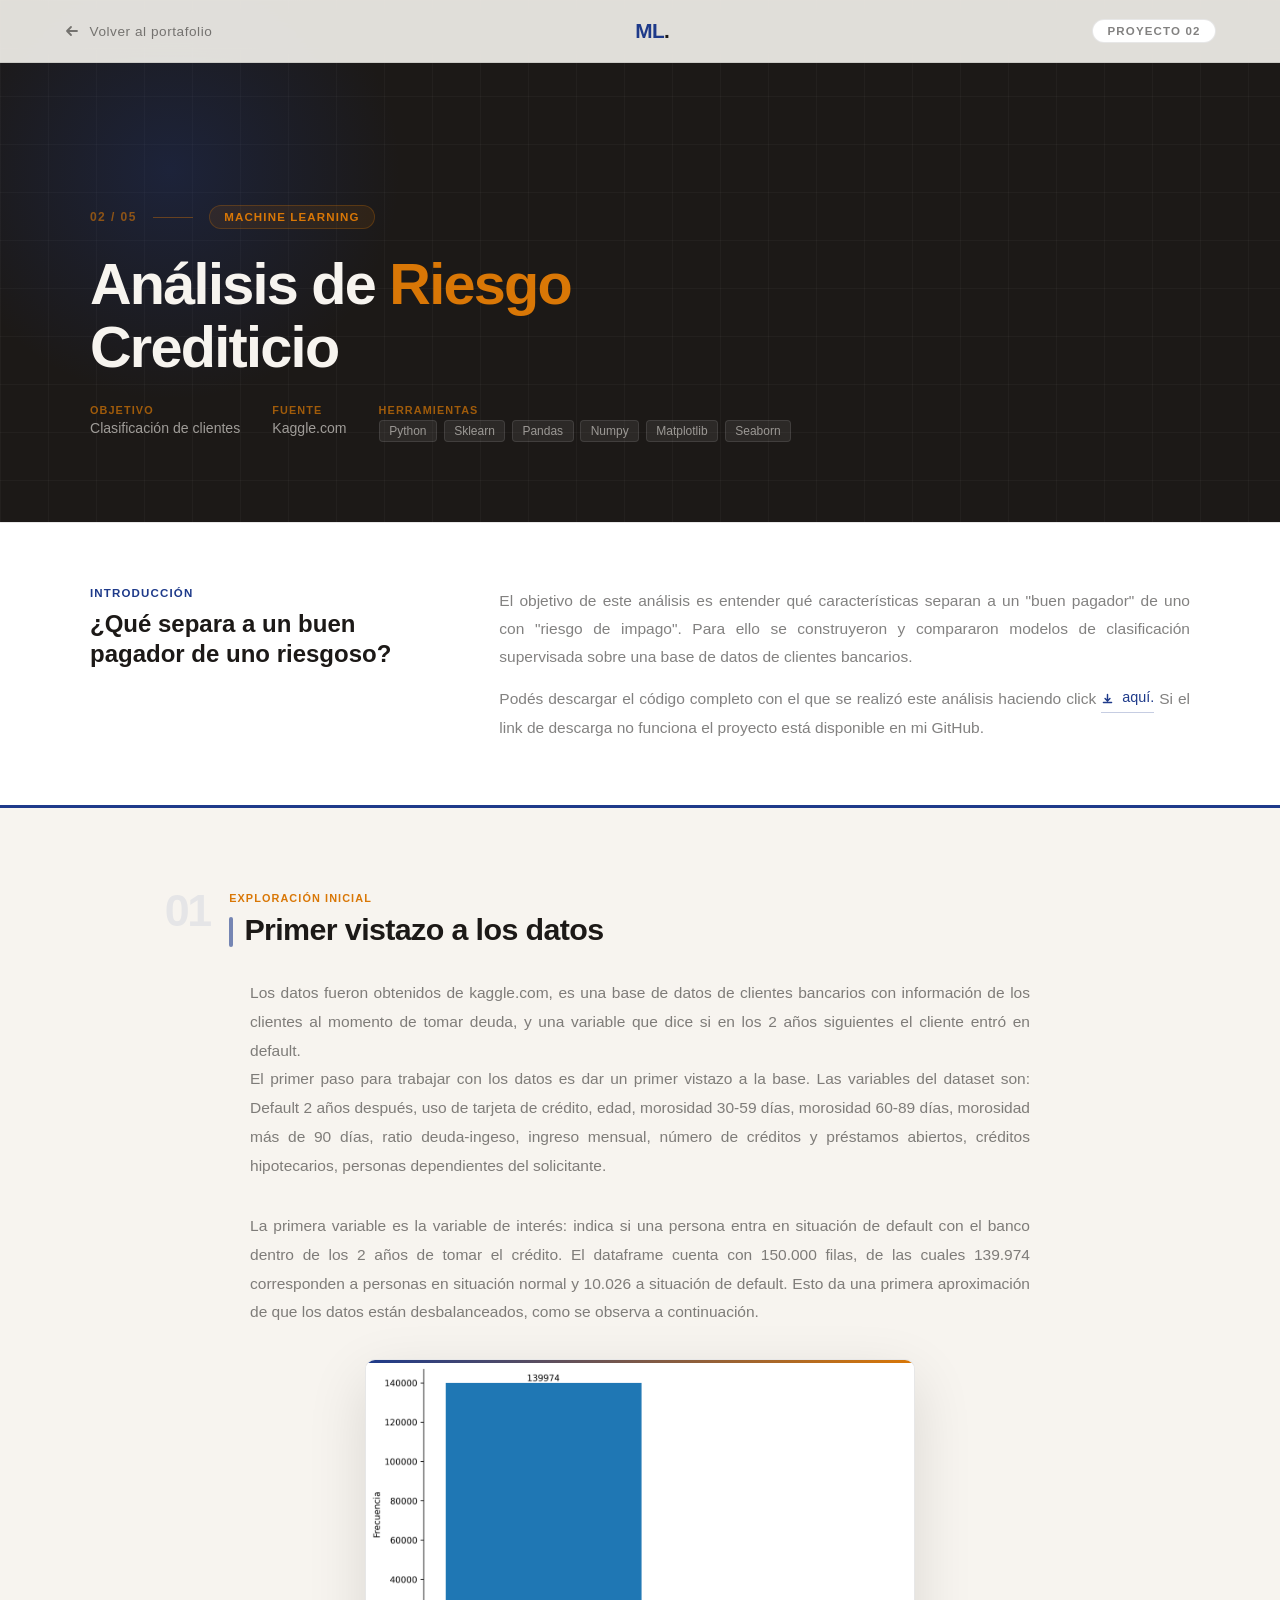
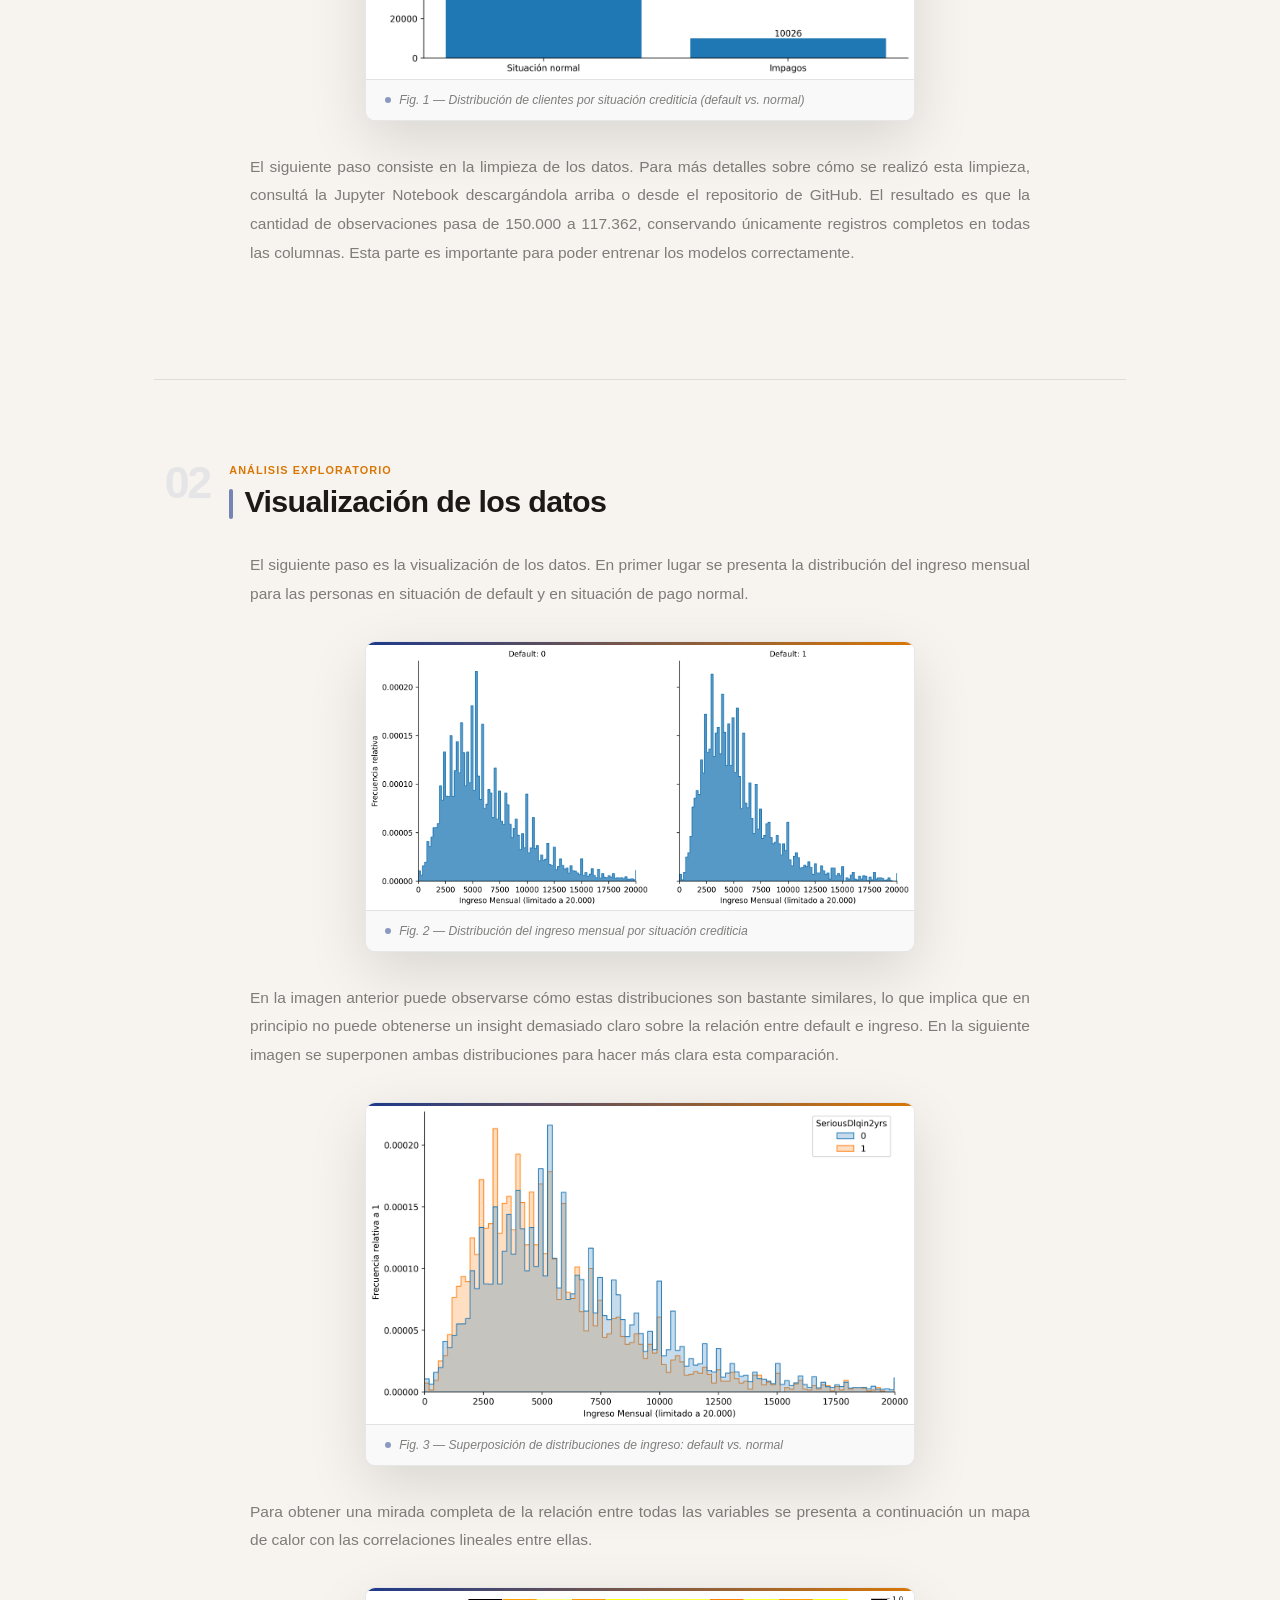
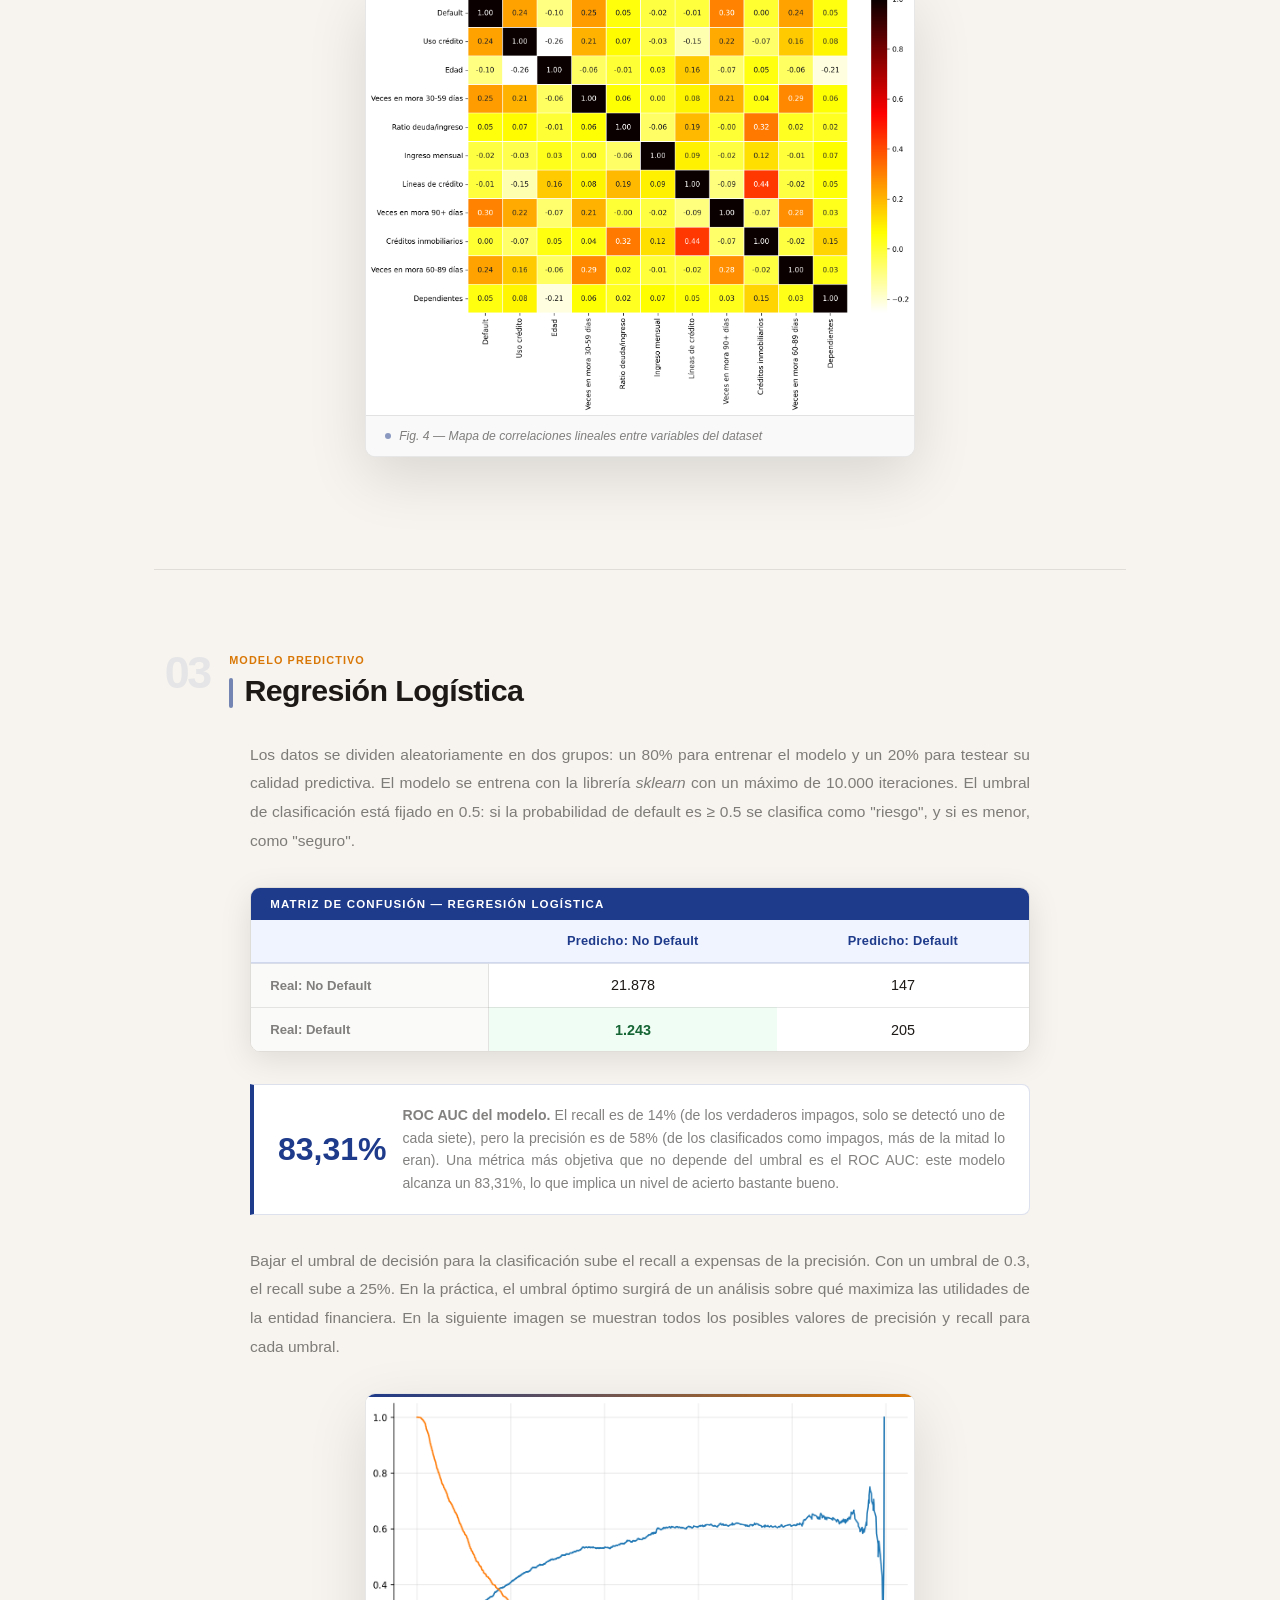
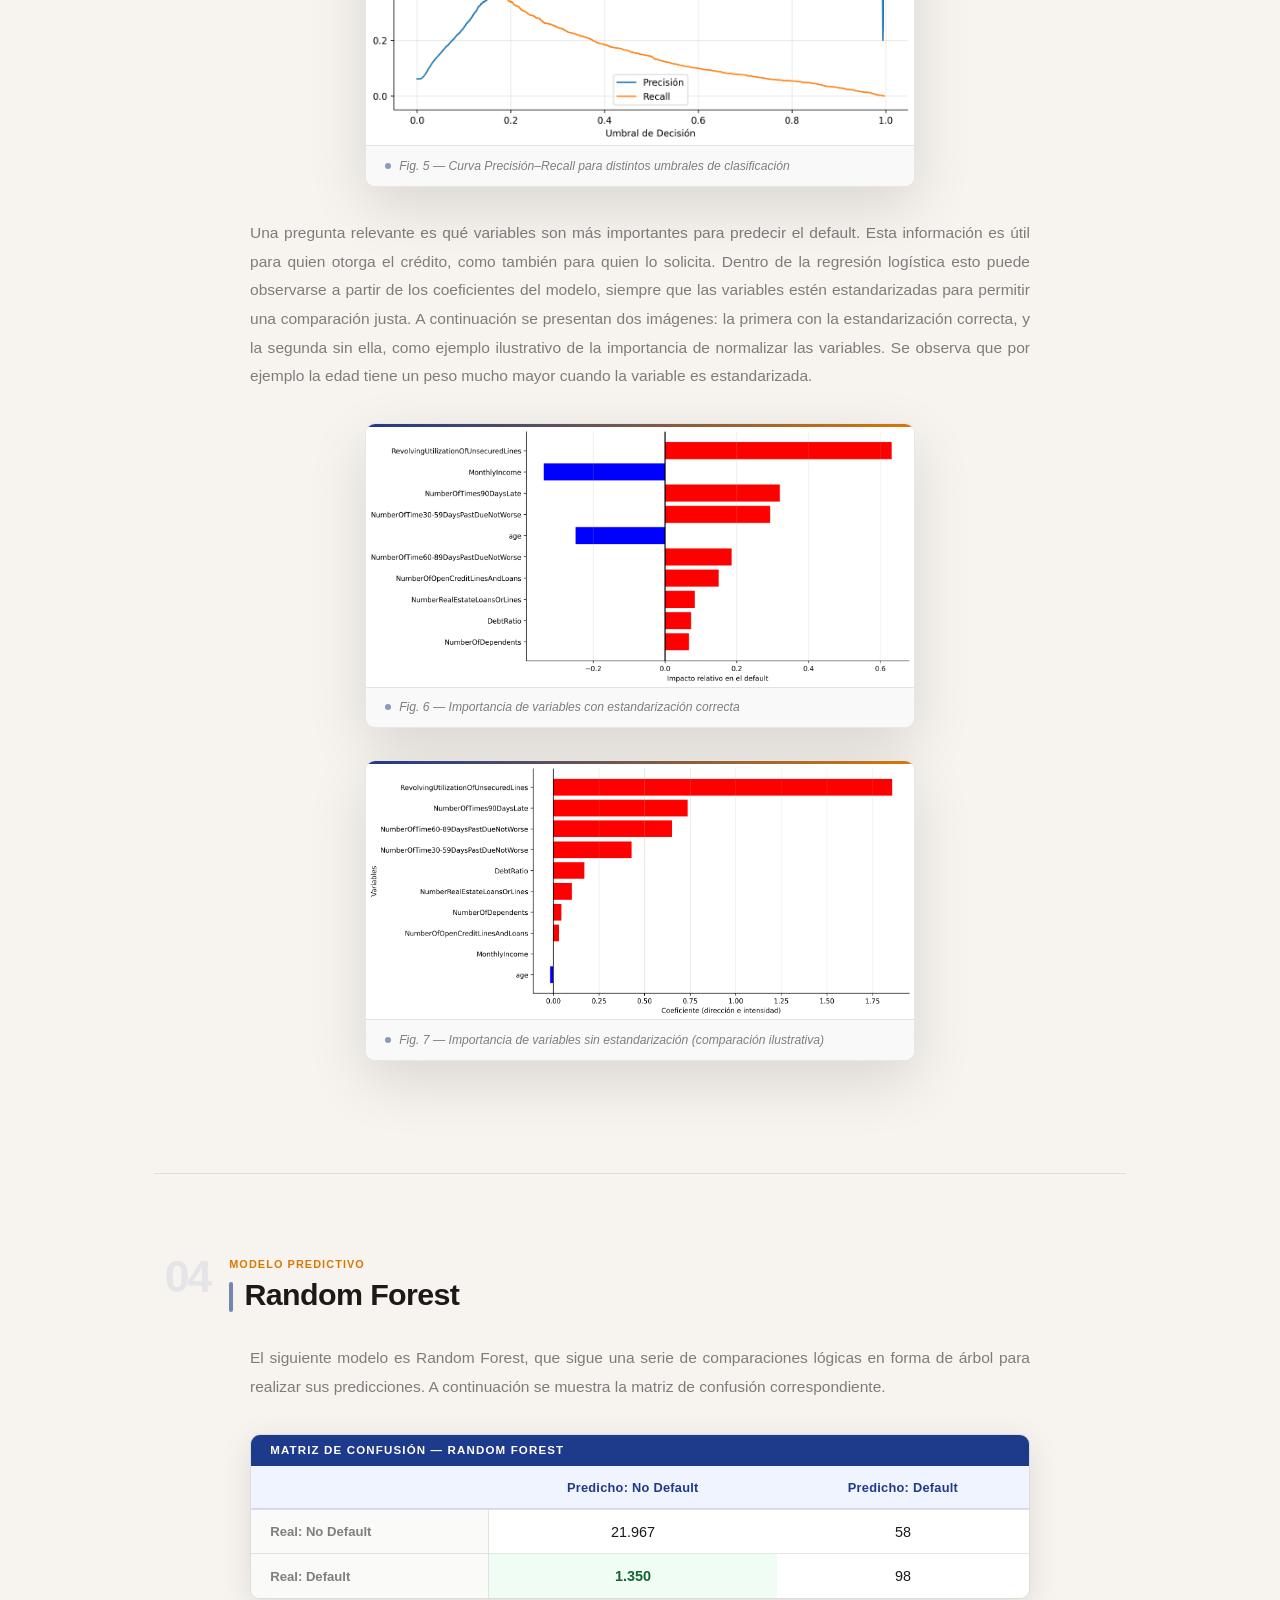
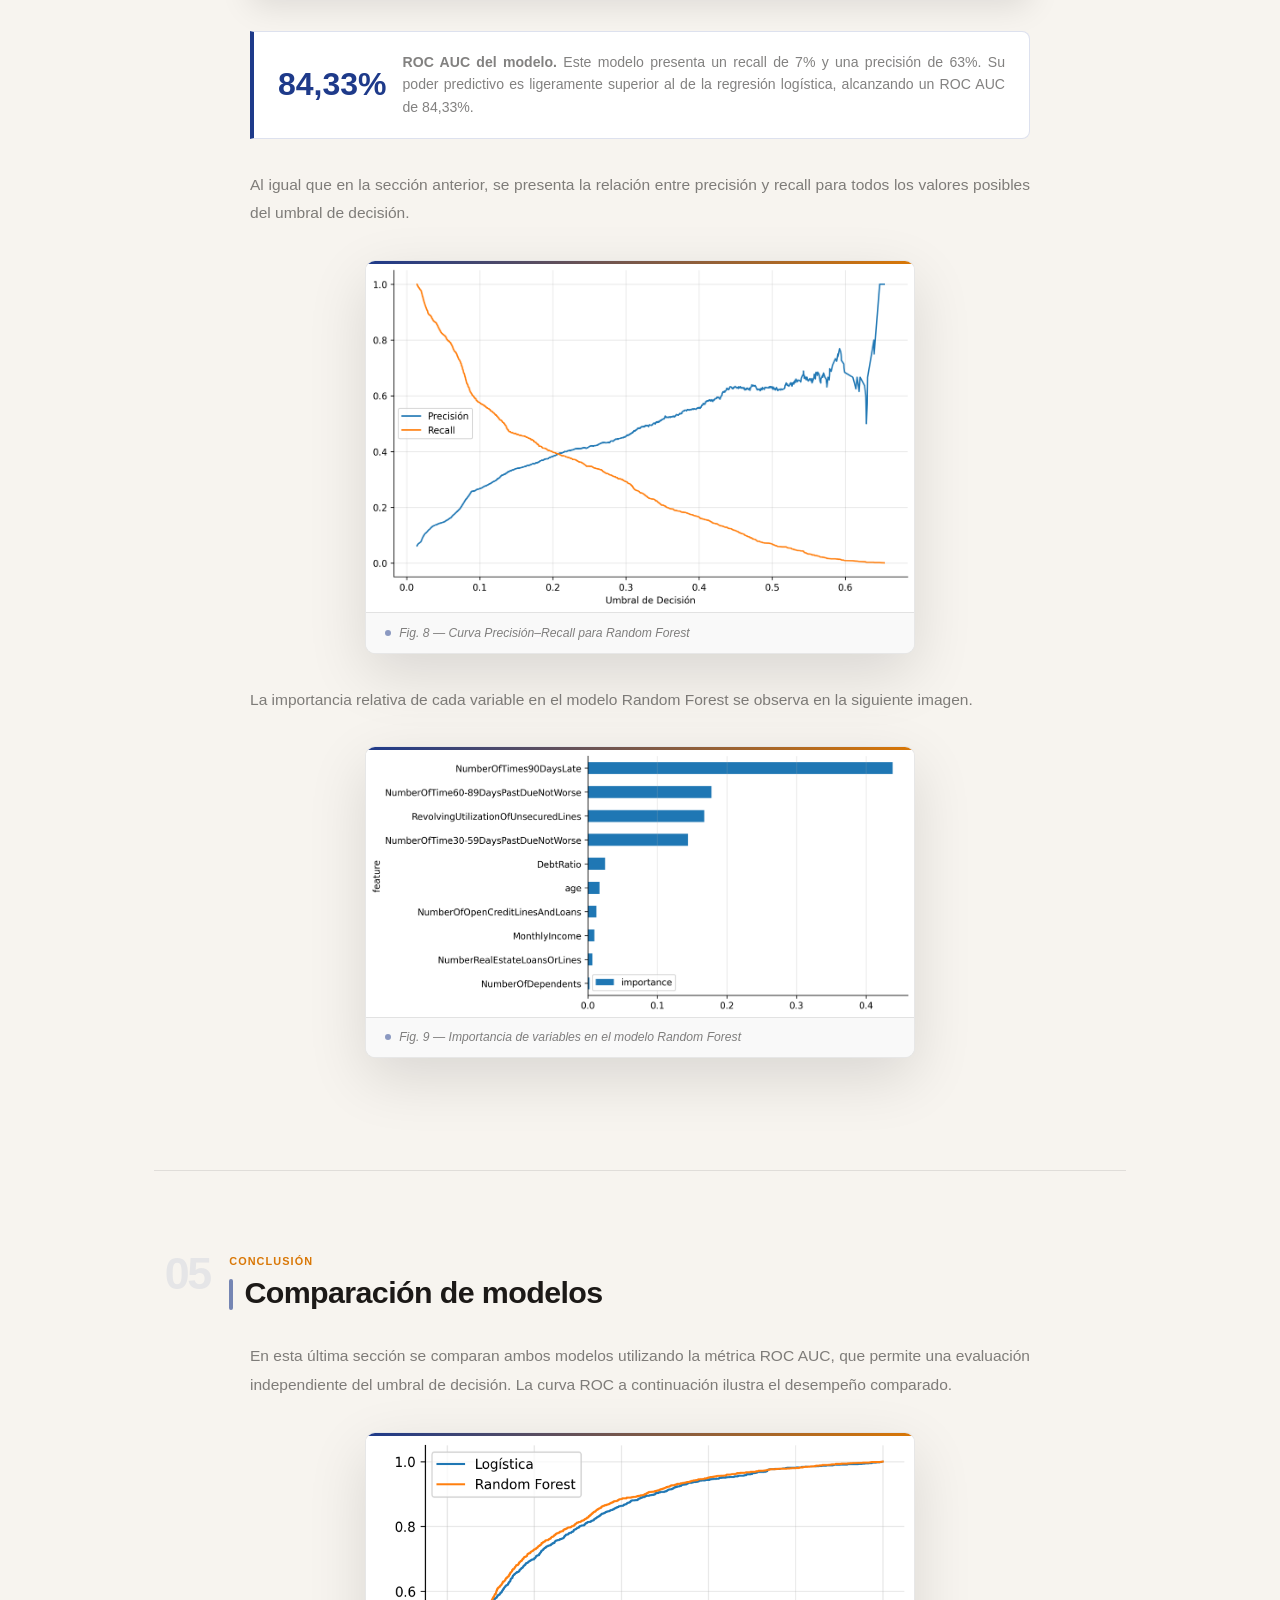
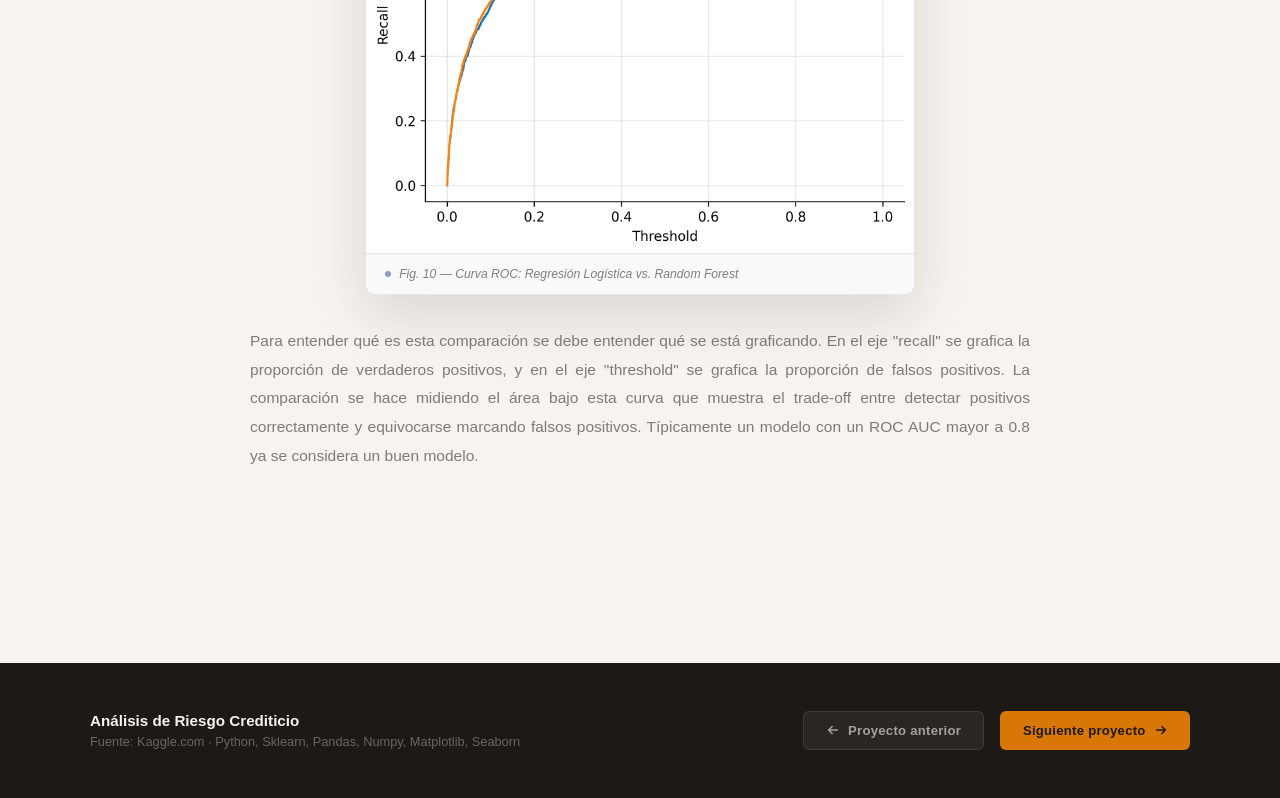
==== commit 93f7ee03: "Corrección proyecto 2 (solo html)" ====
--- a/proyecto2.html
+++ b/proyecto2.html
@@ -336,7 +336,7 @@
     <div class="footer-inner">
       <div class="footer-text">
         <strong>Análisis de Riesgo Crediticio</strong>
-        <p>Fuente: Kaggle.com · Python, Sklearn, Pandas, Matplotlib</p>
+        <p>Fuente: Kaggle.com · Python, Sklearn, Pandas, Numpy, Matplotlib, Seaborn</p>
       </div>
       <div class="footer-nav">
         <a href="proyecto1.html" class="footer-btn secondary">
